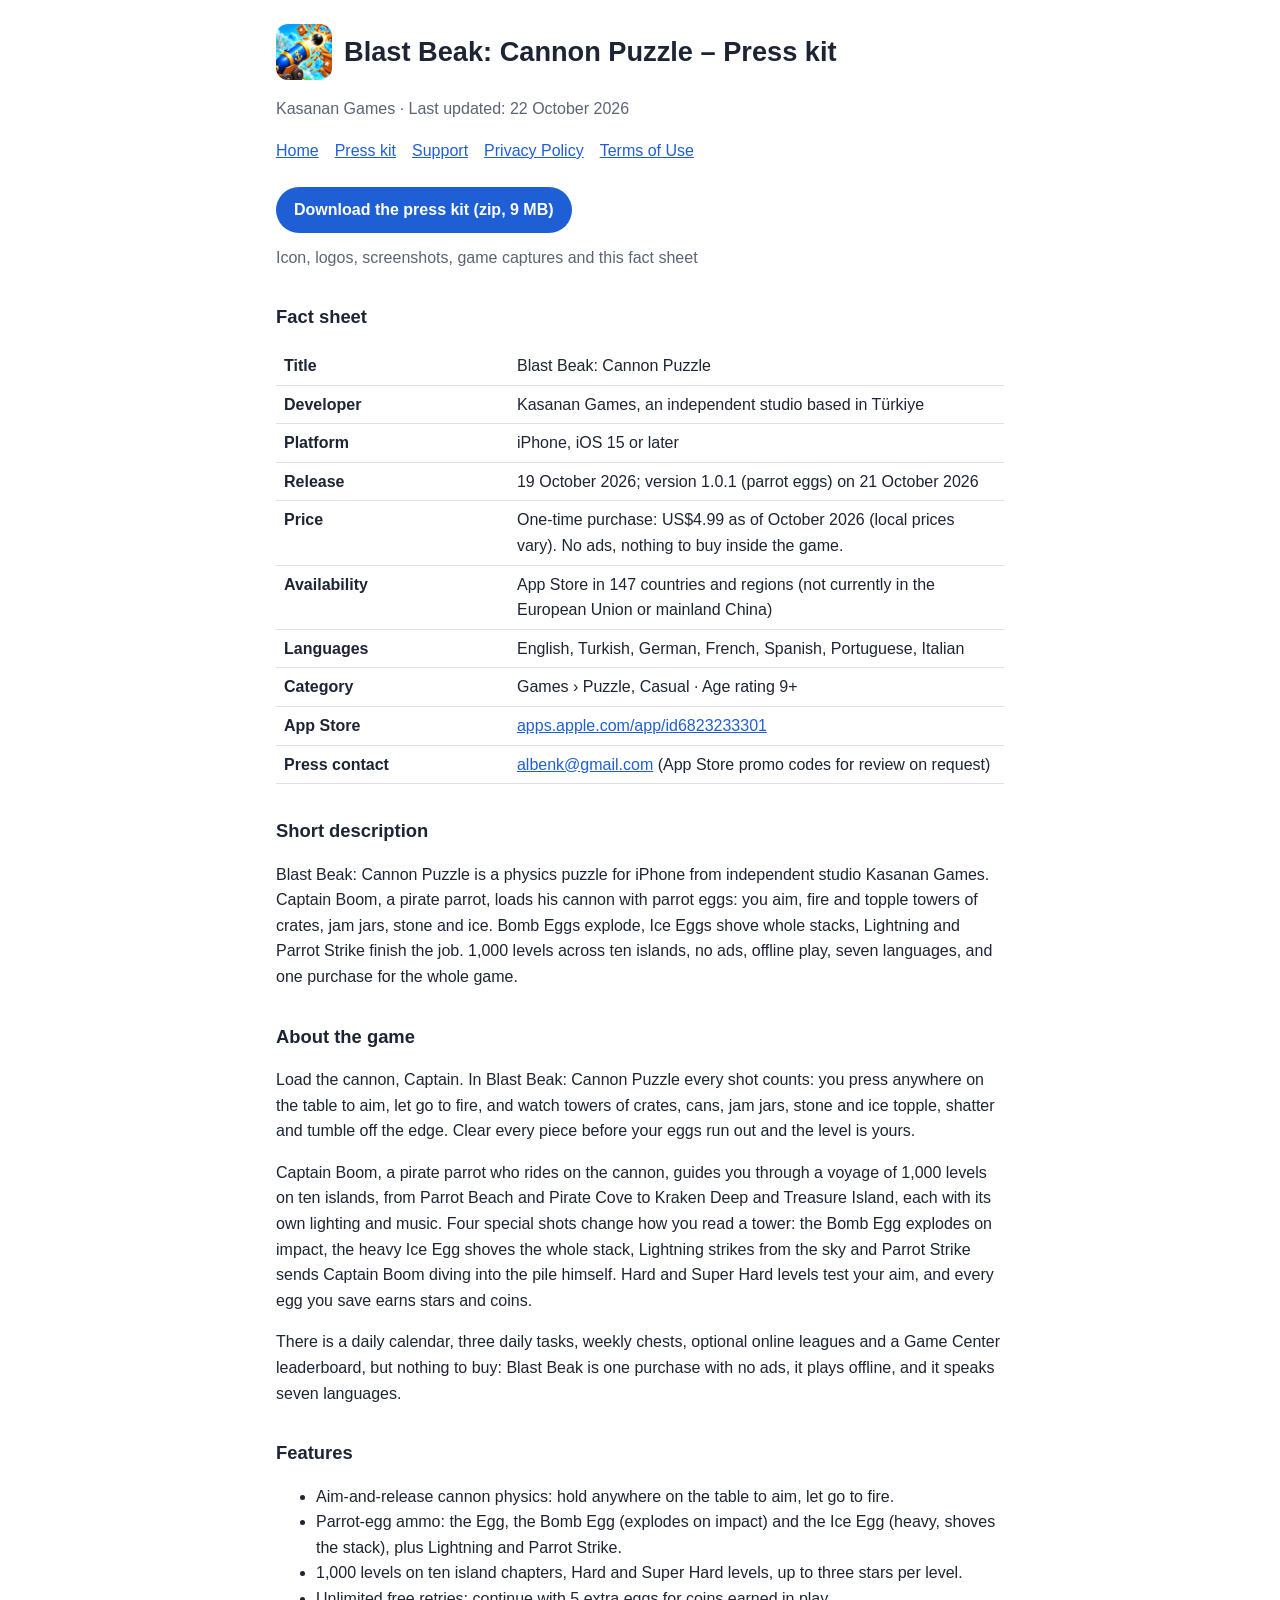
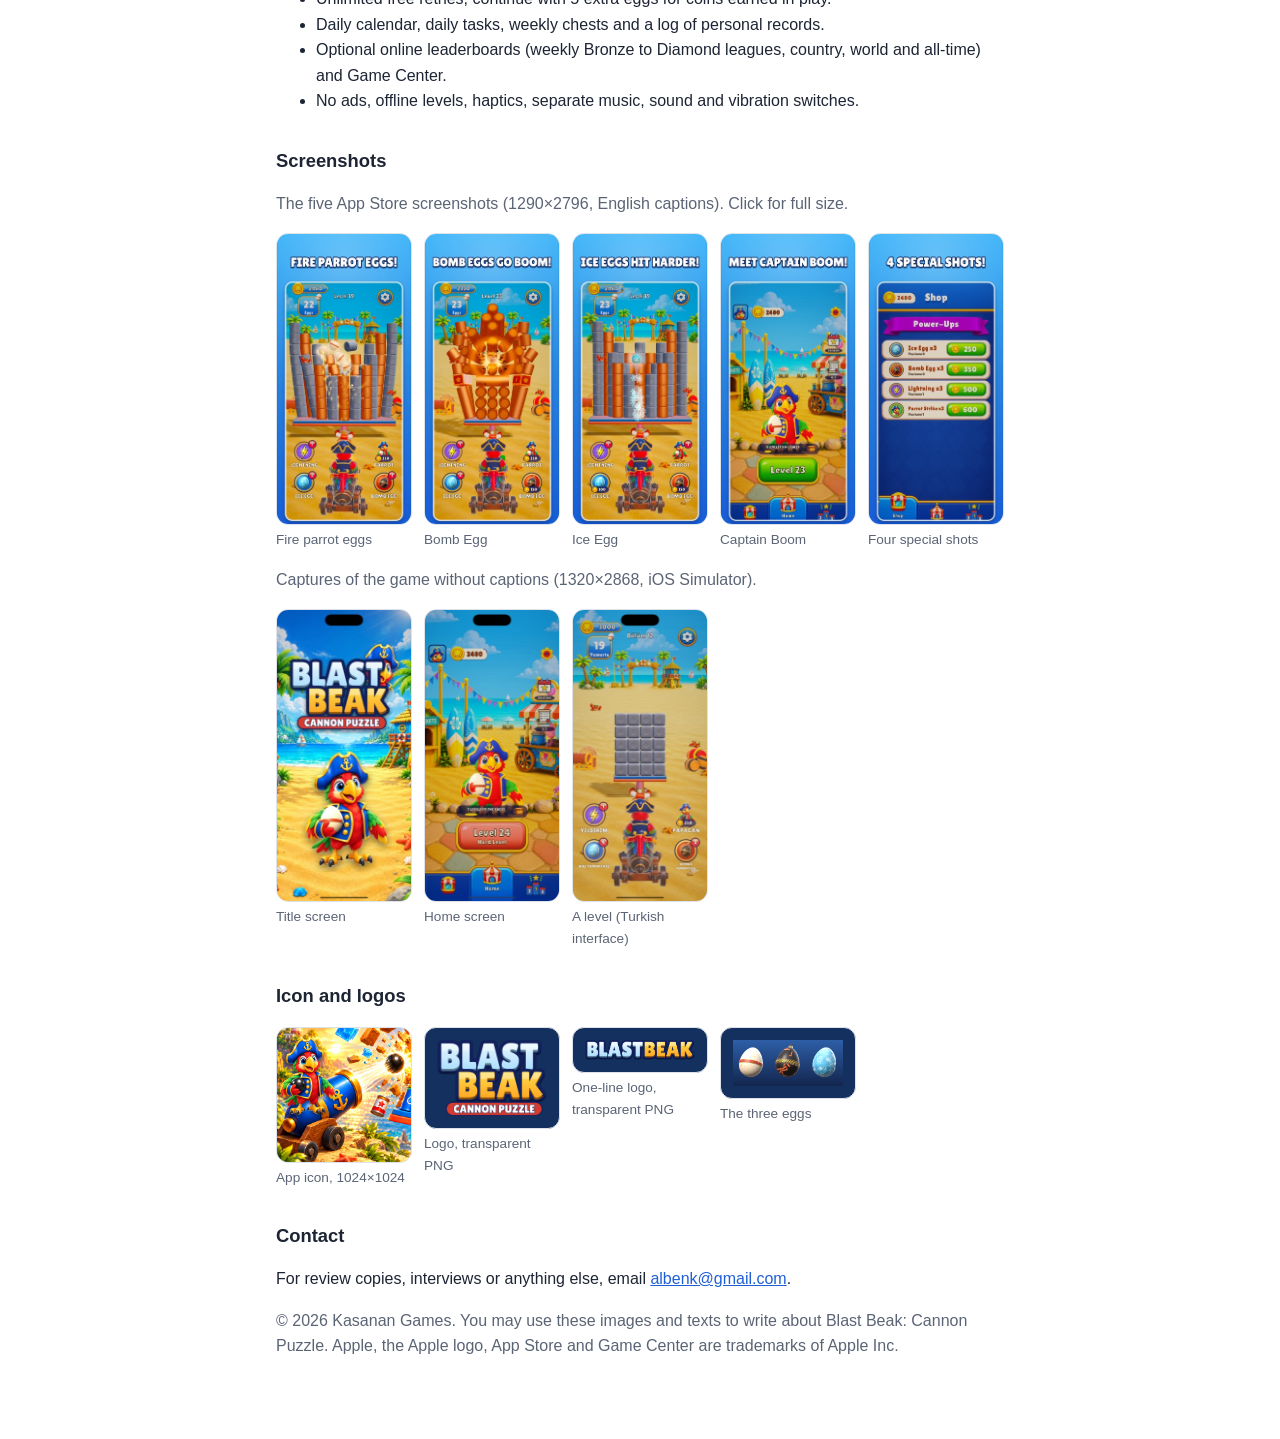
==== press.html @ 441716bd "Site for the paid 1.0.1: new home page, press kit page, egg terminology Home page rewritten (App Sto" ====
<!doctype html>
<html lang="en">
<head>
<meta charset="utf-8">
<meta name="viewport" content="width=device-width, initial-scale=1">
<title>Blast Beak – Press kit</title>
<meta name="description" content="Press kit for Blast Beak: Cannon Puzzle, a physics puzzle for iPhone by Kasanan Games: fact sheet, descriptions, screenshots, icon and logos.">
<meta property="og:title" content="Blast Beak: Cannon Puzzle – Press kit">
<meta property="og:image" content="https://albenm.github.io/blastbeak-privacy/press/files/BlastBeak_AppIcon_1024.png">
<meta property="og:url" content="https://albenm.github.io/blastbeak-privacy/press.html">
<link rel="stylesheet" href="style.css">
</head>
<body>
<main>
<header><img src="icon.png" alt=""><h1>Blast Beak: Cannon Puzzle – Press kit</h1></header>
<p class="muted">Kasanan Games · Last updated: 22 October 2026</p>
<nav><a href="index.html">Home</a><a href="press.html">Press kit</a><a href="support.html">Support</a><a href="privacy.html">Privacy Policy</a><a href="terms.html">Terms of Use</a></nav>

<div class="cta"><a class="button" href="press/BlastBeak_PressKit.zip">Download the press kit (zip, 9 MB)</a><span class="muted">Icon, logos, screenshots, game captures and this fact sheet</span></div>

<h2>Fact sheet</h2>
<table>
<tr><th>Title</th><td>Blast Beak: Cannon Puzzle</td></tr>
<tr><th>Developer</th><td>Kasanan Games, an independent studio based in Türkiye</td></tr>
<tr><th>Platform</th><td>iPhone, iOS 15 or later</td></tr>
<tr><th>Release</th><td>19 October 2026; version 1.0.1 (parrot eggs) on 21 October 2026</td></tr>
<tr><th>Price</th><td>One-time purchase: US$4.99 as of October 2026 (local prices vary). No ads, nothing to buy inside the game.</td></tr>
<tr><th>Availability</th><td>App Store in 147 countries and regions (not currently in the European Union or mainland China)</td></tr>
<tr><th>Languages</th><td>English, Turkish, German, French, Spanish, Portuguese, Italian</td></tr>
<tr><th>Category</th><td>Games › Puzzle, Casual · Age rating 9+</td></tr>
<tr><th>App Store</th><td><a href="https://apps.apple.com/app/id6823233301">apps.apple.com/app/id6823233301</a></td></tr>
<tr><th>Press contact</th><td><a href="mailto:albenk@gmail.com?subject=Blast%20Beak%20press">albenk@gmail.com</a> (App Store promo codes for review on request)</td></tr>
</table>

<h2>Short description</h2>
<p>Blast Beak: Cannon Puzzle is a physics puzzle for iPhone from independent studio Kasanan Games. Captain Boom, a pirate parrot, loads his cannon with parrot eggs: you aim, fire and topple towers of crates, jam jars, stone and ice. Bomb Eggs explode, Ice Eggs shove whole stacks, Lightning and Parrot Strike finish the job. 1,000 levels across ten islands, no ads, offline play, seven languages, and one purchase for the whole game.</p>

<h2>About the game</h2>
<p>Load the cannon, Captain. In Blast Beak: Cannon Puzzle every shot counts: you press anywhere on the table to aim, let go to fire, and watch towers of crates, cans, jam jars, stone and ice topple, shatter and tumble off the edge. Clear every piece before your eggs run out and the level is yours.</p>
<p>Captain Boom, a pirate parrot who rides on the cannon, guides you through a voyage of 1,000 levels on ten islands, from Parrot Beach and Pirate Cove to Kraken Deep and Treasure Island, each with its own lighting and music. Four special shots change how you read a tower: the Bomb Egg explodes on impact, the heavy Ice Egg shoves the whole stack, Lightning strikes from the sky and Parrot Strike sends Captain Boom diving into the pile himself. Hard and Super Hard levels test your aim, and every egg you save earns stars and coins.</p>
<p>There is a daily calendar, three daily tasks, weekly chests, optional online leagues and a Game Center leaderboard, but nothing to buy: Blast Beak is one purchase with no ads, it plays offline, and it speaks seven languages.</p>

<h2>Features</h2>
<ul>
<li>Aim-and-release cannon physics: hold anywhere on the table to aim, let go to fire.</li>
<li>Parrot-egg ammo: the Egg, the Bomb Egg (explodes on impact) and the Ice Egg (heavy, shoves the stack), plus Lightning and Parrot Strike.</li>
<li>1,000 levels on ten island chapters, Hard and Super Hard levels, up to three stars per level.</li>
<li>Unlimited free retries; continue with 5 extra eggs for coins earned in play.</li>
<li>Daily calendar, daily tasks, weekly chests and a log of personal records.</li>
<li>Optional online leaderboards (weekly Bronze to Diamond leagues, country, world and all-time) and Game Center.</li>
<li>No ads, offline levels, haptics, separate music, sound and vibration switches.</li>
</ul>

<h2>Screenshots</h2>
<p class="muted">The five App Store screenshots (1290×2796, English captions). Click for full size.</p>
<div class="shots">
<figure><a href="press/files/BlastBeak_01_eggs_1290x2796.jpg"><img src="press/thumbs/01_eggs.jpg" alt="Fire parrot eggs" loading="lazy"></a><figcaption>Fire parrot eggs</figcaption></figure>
<figure><a href="press/files/BlastBeak_02_bomb_egg_1290x2796.jpg"><img src="press/thumbs/02_bomb_egg.jpg" alt="Bomb Egg" loading="lazy"></a><figcaption>Bomb Egg</figcaption></figure>
<figure><a href="press/files/BlastBeak_03_ice_egg_1290x2796.jpg"><img src="press/thumbs/03_ice_egg.jpg" alt="Ice Egg" loading="lazy"></a><figcaption>Ice Egg</figcaption></figure>
<figure><a href="press/files/BlastBeak_04_captain_1290x2796.jpg"><img src="press/thumbs/04_captain.jpg" alt="Captain Boom" loading="lazy"></a><figcaption>Captain Boom</figcaption></figure>
<figure><a href="press/files/BlastBeak_05_powerups_1290x2796.jpg"><img src="press/thumbs/05_powerups.jpg" alt="Four special shots" loading="lazy"></a><figcaption>Four special shots</figcaption></figure>
</div>
<p class="muted">Captures of the game without captions (1320×2868, iOS Simulator).</p>
<div class="shots">
<figure><a href="press/files/BlastBeak_title_screen_1320x2868.jpg"><img src="press/thumbs/title_screen.jpg" alt="Title screen" loading="lazy"></a><figcaption>Title screen</figcaption></figure>
<figure><a href="press/files/BlastBeak_home_menu_1320x2868.jpg"><img src="press/thumbs/home_menu.jpg" alt="Home screen" loading="lazy"></a><figcaption>Home screen</figcaption></figure>
<figure><a href="press/files/BlastBeak_gameplay_turkish_hud_1320x2868.jpg"><img src="press/thumbs/gameplay_turkish_hud.jpg" alt="A level with the Turkish interface" loading="lazy"></a><figcaption>A level (Turkish interface)</figcaption></figure>
</div>

<h2>Icon and logos</h2>
<div class="shots assets">
<figure><a href="press/files/BlastBeak_AppIcon_1024.png"><img src="press/thumbs/icon.jpg" alt="App icon" loading="lazy"></a><figcaption>App icon, 1024×1024</figcaption></figure>
<figure><a href="press/files/BlastBeak_Logo_Stacked.png"><img class="logo" src="press/files/BlastBeak_Logo_Stacked.png" alt="Stacked logo" loading="lazy"></a><figcaption>Logo, transparent PNG</figcaption></figure>
<figure><a href="press/files/BlastBeak_Logo_Wordmark.png"><img class="logo" src="press/files/BlastBeak_Logo_Wordmark.png" alt="One-line logo" loading="lazy"></a><figcaption>One-line logo, transparent PNG</figcaption></figure>
<figure><a href="press/files/BlastBeak_Eggs.png"><img class="logo" src="press/files/BlastBeak_Eggs.png" alt="Egg, Bomb Egg and Ice Egg" loading="lazy"></a><figcaption>The three eggs</figcaption></figure>
</div>

<h2>Contact</h2>
<p>For review copies, interviews or anything else, email <a href="mailto:albenk@gmail.com?subject=Blast%20Beak%20press">albenk@gmail.com</a>.</p>

<p class="muted">&copy; 2026 Kasanan Games. You may use these images and texts to write about Blast Beak: Cannon Puzzle. Apple, the Apple logo, App Store and Game Center are trademarks of Apple Inc.</p>
</main>
</body>
</html>
---- style.css ----
:root { --fg: #1d2433; --muted: #5b6475; --line: #dde2ea; --accent: #1f5fd6; --bg: #ffffff; }
@media (prefers-color-scheme: dark) { :root { --fg: #e7ebf3; --muted: #a3acbd; --line: #2c3444; --accent: #7aa7ff; --bg: #12161f; } }
* { box-sizing: border-box; }
body { margin: 0; background: var(--bg); color: var(--fg); font-family: -apple-system, "Segoe UI", Roboto, sans-serif; line-height: 1.6; }
main { max-width: 760px; margin: 0 auto; padding: 24px 16px 64px; }
header { display: flex; gap: 12px; align-items: center; margin-bottom: 8px; }
header img { width: 56px; height: 56px; border-radius: 12px; }
h1 { font-size: 1.7rem; margin: 0; }
h2 { font-size: 1.15rem; margin-top: 2rem; }
.muted { color: var(--muted); }
a { color: var(--accent); }
nav { margin: 8px 0 24px; display: flex; gap: 16px; flex-wrap: wrap; }
hr { border: 0; border-top: 1px solid var(--line); margin: 3rem 0; }
h3 { font-size: 1rem; margin-bottom: 0.25rem; }
.cta { display: flex; gap: 12px; align-items: center; flex-wrap: wrap; margin: 16px 0 24px; }
.button { display: inline-block; padding: 10px 18px; border-radius: 999px; background: var(--accent); color: var(--bg); font-weight: 600; text-decoration: none; }
.shots { display: grid; grid-template-columns: repeat(auto-fill, minmax(130px, 1fr)); gap: 12px; margin: 16px 0; }
.shots a { display: block; }
.shots img { width: 100%; height: auto; border-radius: 12px; border: 1px solid var(--line); display: block; }
figure { margin: 0; }
figcaption { font-size: 0.85rem; color: var(--muted); margin-top: 4px; }
table { border-collapse: collapse; width: 100%; margin: 8px 0 16px; }
th, td { text-align: left; vertical-align: top; padding: 6px 8px; border-bottom: 1px solid var(--line); }
th { width: 32%; font-weight: 600; }
.assets img.logo { max-width: 100%; height: auto; background: #14305F; border-radius: 12px; padding: 12px; }
td a { overflow-wrap: anywhere; }
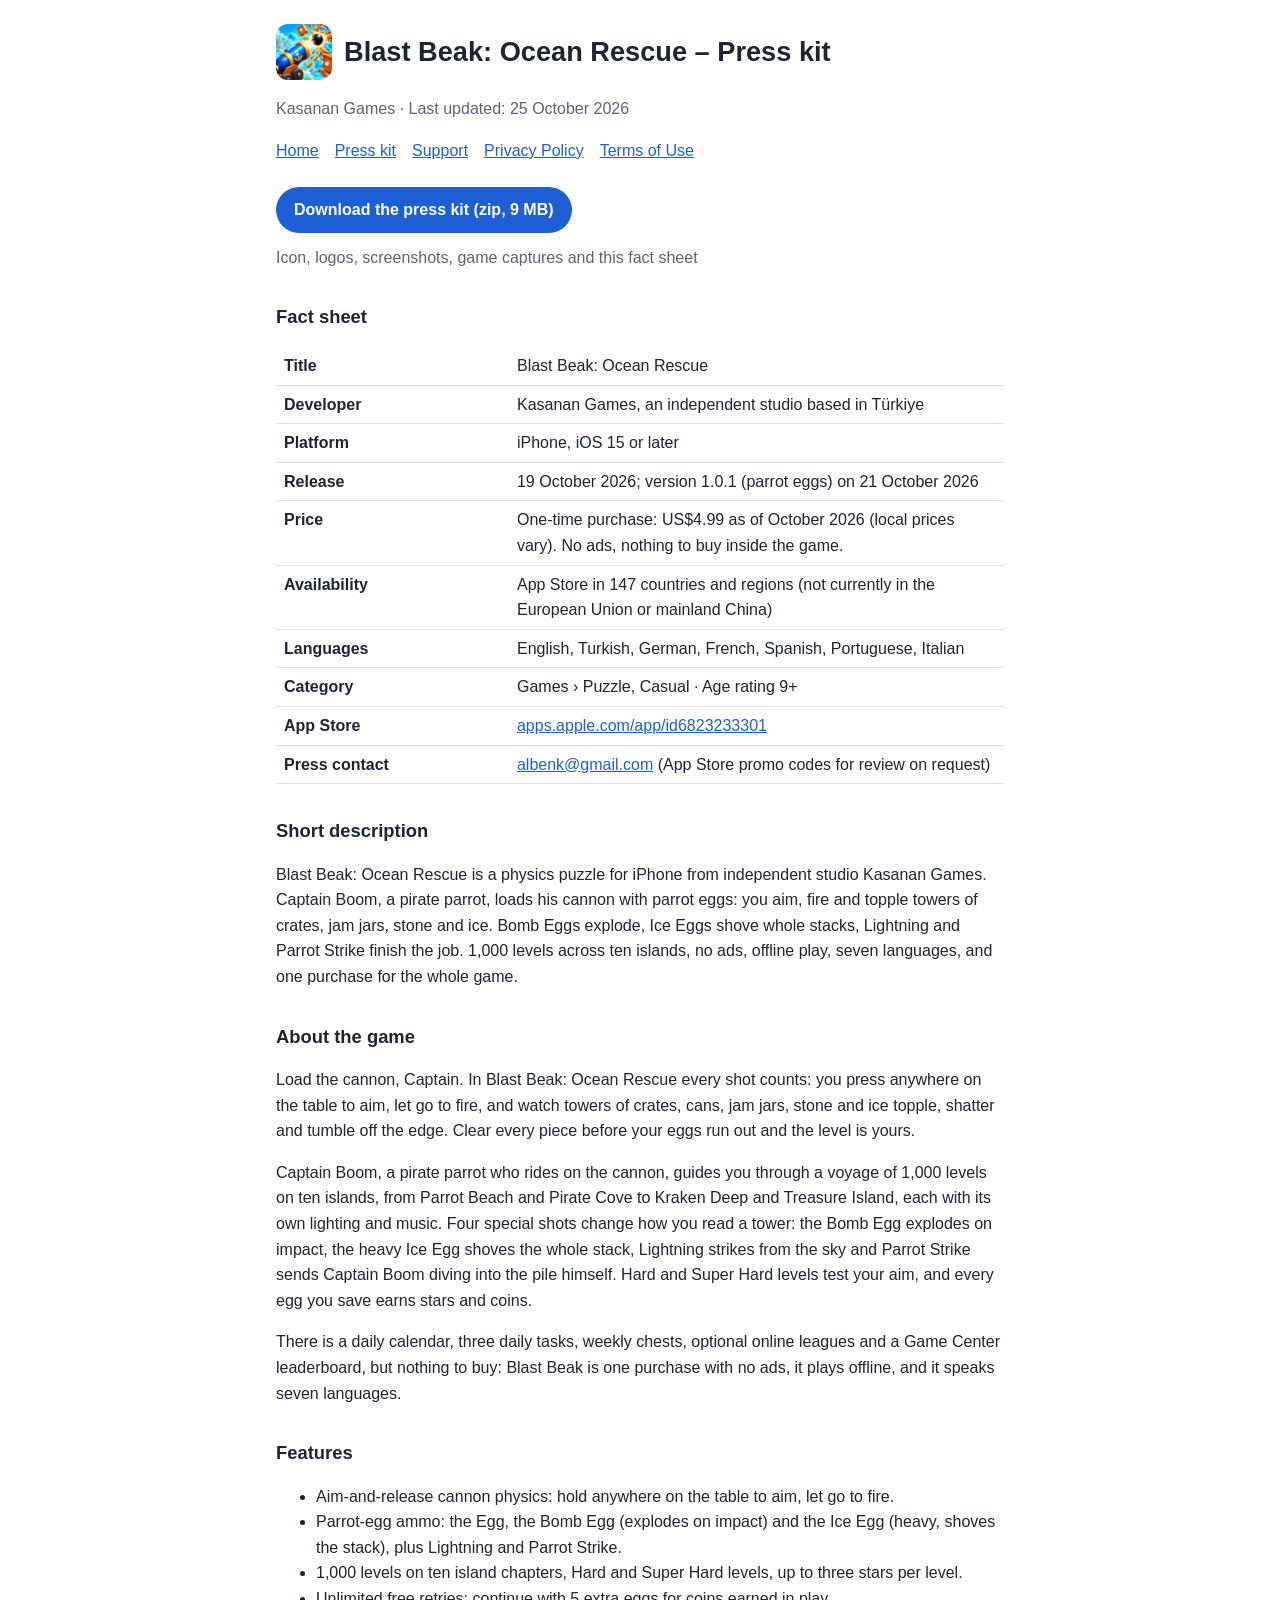
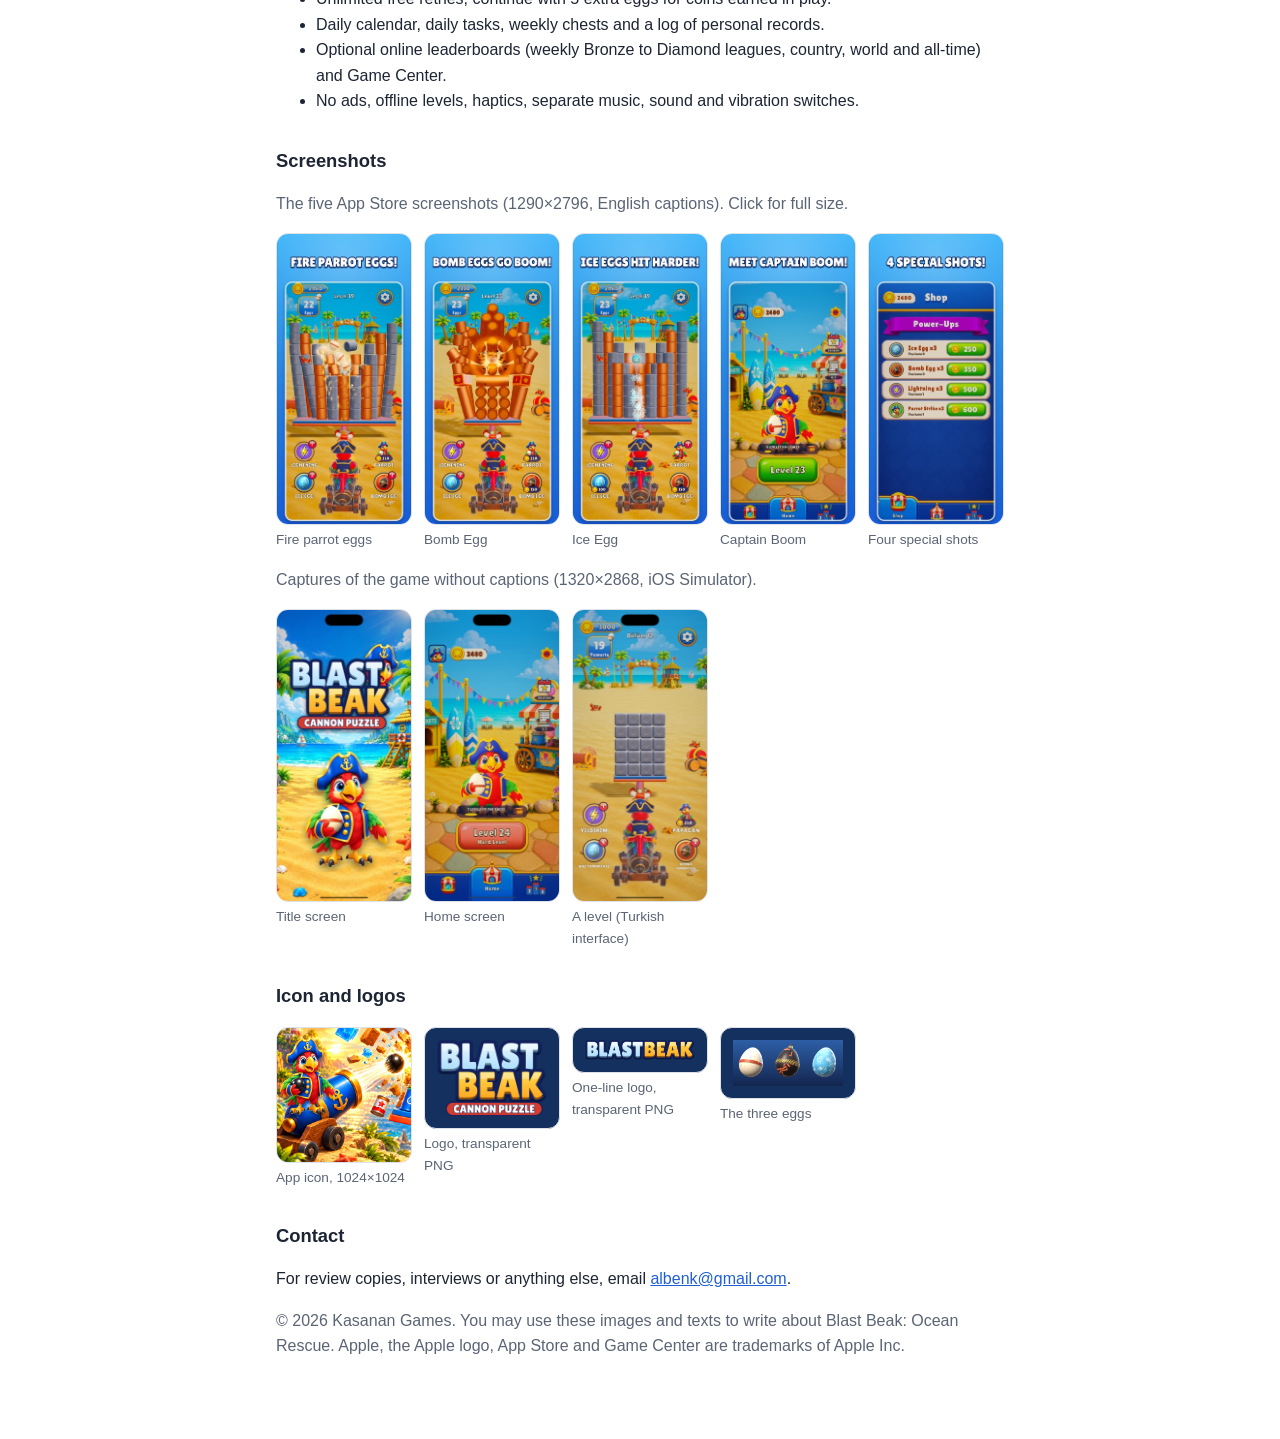
==== commit 3aed09cd: "Site for 1.1.0: rename to Blast Beak: Ocean Rescue, remove Unity IAP - Rename "Blast Beak: Cannon Pu" ====
--- a/press.html
+++ b/press.html
@@ -4,23 +4,23 @@
 <meta charset="utf-8">
 <meta name="viewport" content="width=device-width, initial-scale=1">
 <title>Blast Beak – Press kit</title>
-<meta name="description" content="Press kit for Blast Beak: Cannon Puzzle, a physics puzzle for iPhone by Kasanan Games: fact sheet, descriptions, screenshots, icon and logos.">
-<meta property="og:title" content="Blast Beak: Cannon Puzzle – Press kit">
+<meta name="description" content="Press kit for Blast Beak: Ocean Rescue, a physics puzzle for iPhone by Kasanan Games: fact sheet, descriptions, screenshots, icon and logos.">
+<meta property="og:title" content="Blast Beak: Ocean Rescue – Press kit">
 <meta property="og:image" content="https://albenm.github.io/blastbeak-privacy/press/files/BlastBeak_AppIcon_1024.png">
 <meta property="og:url" content="https://albenm.github.io/blastbeak-privacy/press.html">
 <link rel="stylesheet" href="style.css">
 </head>
 <body>
 <main>
-<header><img src="icon.png" alt=""><h1>Blast Beak: Cannon Puzzle – Press kit</h1></header>
-<p class="muted">Kasanan Games · Last updated: 22 October 2026</p>
+<header><img src="icon.png" alt=""><h1>Blast Beak: Ocean Rescue – Press kit</h1></header>
+<p class="muted">Kasanan Games · Last updated: 25 October 2026</p>
 <nav><a href="index.html">Home</a><a href="press.html">Press kit</a><a href="support.html">Support</a><a href="privacy.html">Privacy Policy</a><a href="terms.html">Terms of Use</a></nav>
 
 <div class="cta"><a class="button" href="press/BlastBeak_PressKit.zip">Download the press kit (zip, 9 MB)</a><span class="muted">Icon, logos, screenshots, game captures and this fact sheet</span></div>
 
 <h2>Fact sheet</h2>
 <table>
-<tr><th>Title</th><td>Blast Beak: Cannon Puzzle</td></tr>
+<tr><th>Title</th><td>Blast Beak: Ocean Rescue</td></tr>
 <tr><th>Developer</th><td>Kasanan Games, an independent studio based in Türkiye</td></tr>
 <tr><th>Platform</th><td>iPhone, iOS 15 or later</td></tr>
 <tr><th>Release</th><td>19 October 2026; version 1.0.1 (parrot eggs) on 21 October 2026</td></tr>
@@ -33,10 +33,10 @@
 </table>
 
 <h2>Short description</h2>
-<p>Blast Beak: Cannon Puzzle is a physics puzzle for iPhone from independent studio Kasanan Games. Captain Boom, a pirate parrot, loads his cannon with parrot eggs: you aim, fire and topple towers of crates, jam jars, stone and ice. Bomb Eggs explode, Ice Eggs shove whole stacks, Lightning and Parrot Strike finish the job. 1,000 levels across ten islands, no ads, offline play, seven languages, and one purchase for the whole game.</p>
+<p>Blast Beak: Ocean Rescue is a physics puzzle for iPhone from independent studio Kasanan Games. Captain Boom, a pirate parrot, loads his cannon with parrot eggs: you aim, fire and topple towers of crates, jam jars, stone and ice. Bomb Eggs explode, Ice Eggs shove whole stacks, Lightning and Parrot Strike finish the job. 1,000 levels across ten islands, no ads, offline play, seven languages, and one purchase for the whole game.</p>
 
 <h2>About the game</h2>
-<p>Load the cannon, Captain. In Blast Beak: Cannon Puzzle every shot counts: you press anywhere on the table to aim, let go to fire, and watch towers of crates, cans, jam jars, stone and ice topple, shatter and tumble off the edge. Clear every piece before your eggs run out and the level is yours.</p>
+<p>Load the cannon, Captain. In Blast Beak: Ocean Rescue every shot counts: you press anywhere on the table to aim, let go to fire, and watch towers of crates, cans, jam jars, stone and ice topple, shatter and tumble off the edge. Clear every piece before your eggs run out and the level is yours.</p>
 <p>Captain Boom, a pirate parrot who rides on the cannon, guides you through a voyage of 1,000 levels on ten islands, from Parrot Beach and Pirate Cove to Kraken Deep and Treasure Island, each with its own lighting and music. Four special shots change how you read a tower: the Bomb Egg explodes on impact, the heavy Ice Egg shoves the whole stack, Lightning strikes from the sky and Parrot Strike sends Captain Boom diving into the pile himself. Hard and Super Hard levels test your aim, and every egg you save earns stars and coins.</p>
 <p>There is a daily calendar, three daily tasks, weekly chests, optional online leagues and a Game Center leaderboard, but nothing to buy: Blast Beak is one purchase with no ads, it plays offline, and it speaks seven languages.</p>
 
@@ -78,7 +78,7 @@
 <h2>Contact</h2>
 <p>For review copies, interviews or anything else, email <a href="mailto:albenk@gmail.com?subject=Blast%20Beak%20press">albenk@gmail.com</a>.</p>
 
-<p class="muted">&copy; 2026 Kasanan Games. You may use these images and texts to write about Blast Beak: Cannon Puzzle. Apple, the Apple logo, App Store and Game Center are trademarks of Apple Inc.</p>
+<p class="muted">&copy; 2026 Kasanan Games. You may use these images and texts to write about Blast Beak: Ocean Rescue. Apple, the Apple logo, App Store and Game Center are trademarks of Apple Inc.</p>
 </main>
 </body>
 </html>
